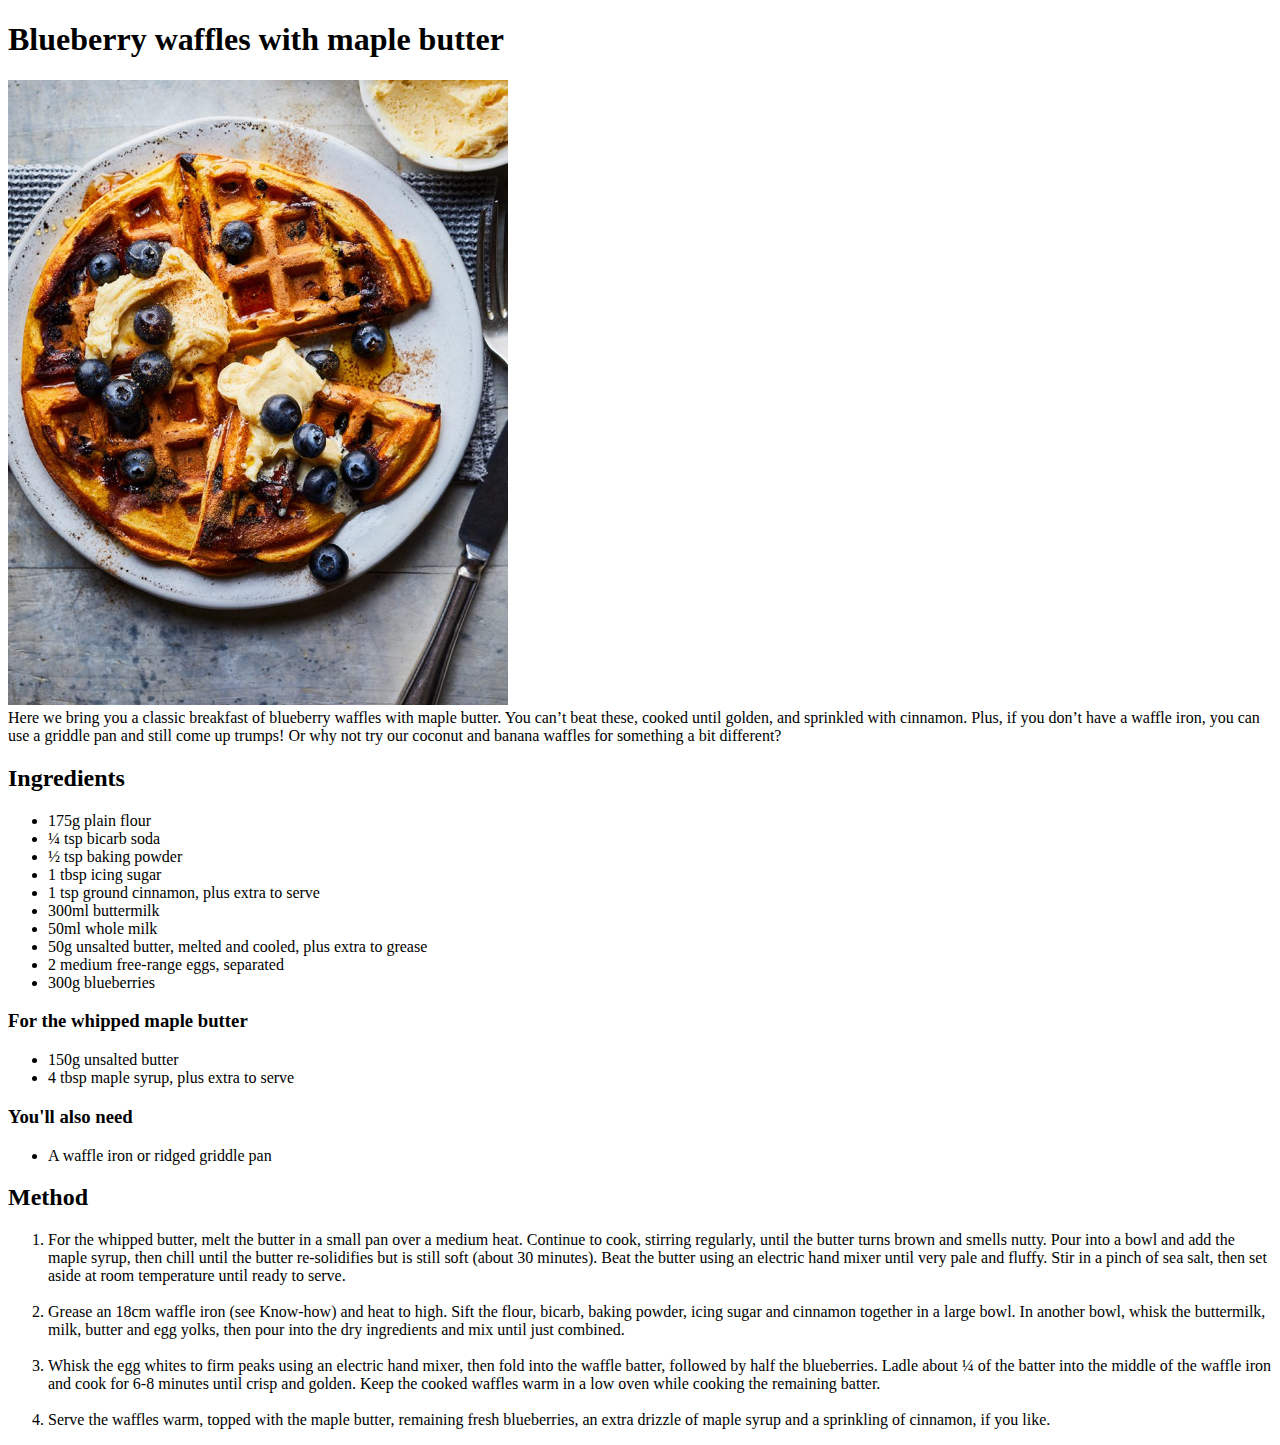
==== recipes/blueberry_waffles.html @ f835c87c "Pure HTML frame" ====
<!DOCTYPE html>
<html lang="en">
<head>
    <meta charset="UTF-8">
    <meta http-equiv="X-UA-Compatible" content="IE=edge">
    <meta name="viewport" content="width=device-width, initial-scale=1.0">
    <title>Blueberry waffles with maple butter</title>
</head>
<body>
    <h1>Blueberry waffles with maple butter</h1>
    <img src="../images/blueberry_waffles.jpg" width="500px" alt="Bluberry waffles">
        
    <figcaption>Here we bring you a classic breakfast of blueberry waffles with maple butter. You can’t beat these, cooked until golden, and sprinkled with cinnamon. Plus, if you don’t have a waffle iron, you can use a griddle pan and still come up trumps!
        Or why not try our coconut and banana waffles for something a bit different?</figcaption>
    
    <h2>Ingredients</h2>
        <ul>
            <li>175g plain flour</li>
            <li>¼ tsp bicarb soda</li>
            <li>½ tsp baking powder</li>
            <li>1 tbsp icing sugar</li>
            <li>1 tsp ground cinnamon, plus extra to serve</li>
            <li>300ml buttermilk</li>
            <li>50ml whole milk</li>
            <li>50g unsalted butter, melted and cooled, plus extra to grease</li>
            <li>2 medium free-range eggs, separated</li>
            <li>300g blueberries</li>
        </ul>
    <h3>For the whipped maple butter</h3>
        <ul>
            <li>150g unsalted butter</li>
            <li>4 tbsp maple syrup, plus extra to serve</li>
        </ul>
    <h3>You'll also need</h3>
        <ul><li>A waffle iron or ridged griddle pan</li></ul>

    <h2>Method</h2>

    <ol>
        <li>For the whipped butter, melt the butter in a small pan over a medium heat. Continue to cook, stirring regularly, until the butter turns brown and smells nutty. Pour into a bowl and add the maple syrup, then chill until the butter re-solidifies but is still soft (about 30 minutes). Beat the butter using an electric hand mixer until very pale and fluffy. Stir in a pinch of sea salt, then set aside at room temperature until ready to serve.</li>
        <br><li>Grease an 18cm waffle iron (see Know-how) and heat to high. Sift the flour, bicarb, baking powder, icing sugar and cinnamon together in a large bowl. In another bowl, whisk the buttermilk, milk, butter and egg yolks, then pour into the dry ingredients and mix until just combined.</li>
        <br><li>Whisk the egg whites to firm peaks using an electric hand mixer, then fold into the waffle batter, followed by half the blueberries. Ladle about ¼ of the batter into the middle of the waffle iron and cook for 6-8 minutes until crisp and golden. Keep the cooked waffles warm in a low oven while cooking the remaining batter.</li>
        <br><li>Serve the waffles warm, topped with the maple butter, remaining fresh blueberries, an extra drizzle of maple syrup and a sprinkling of cinnamon, if you like.</li>    
    </ol>
</body>
</html>
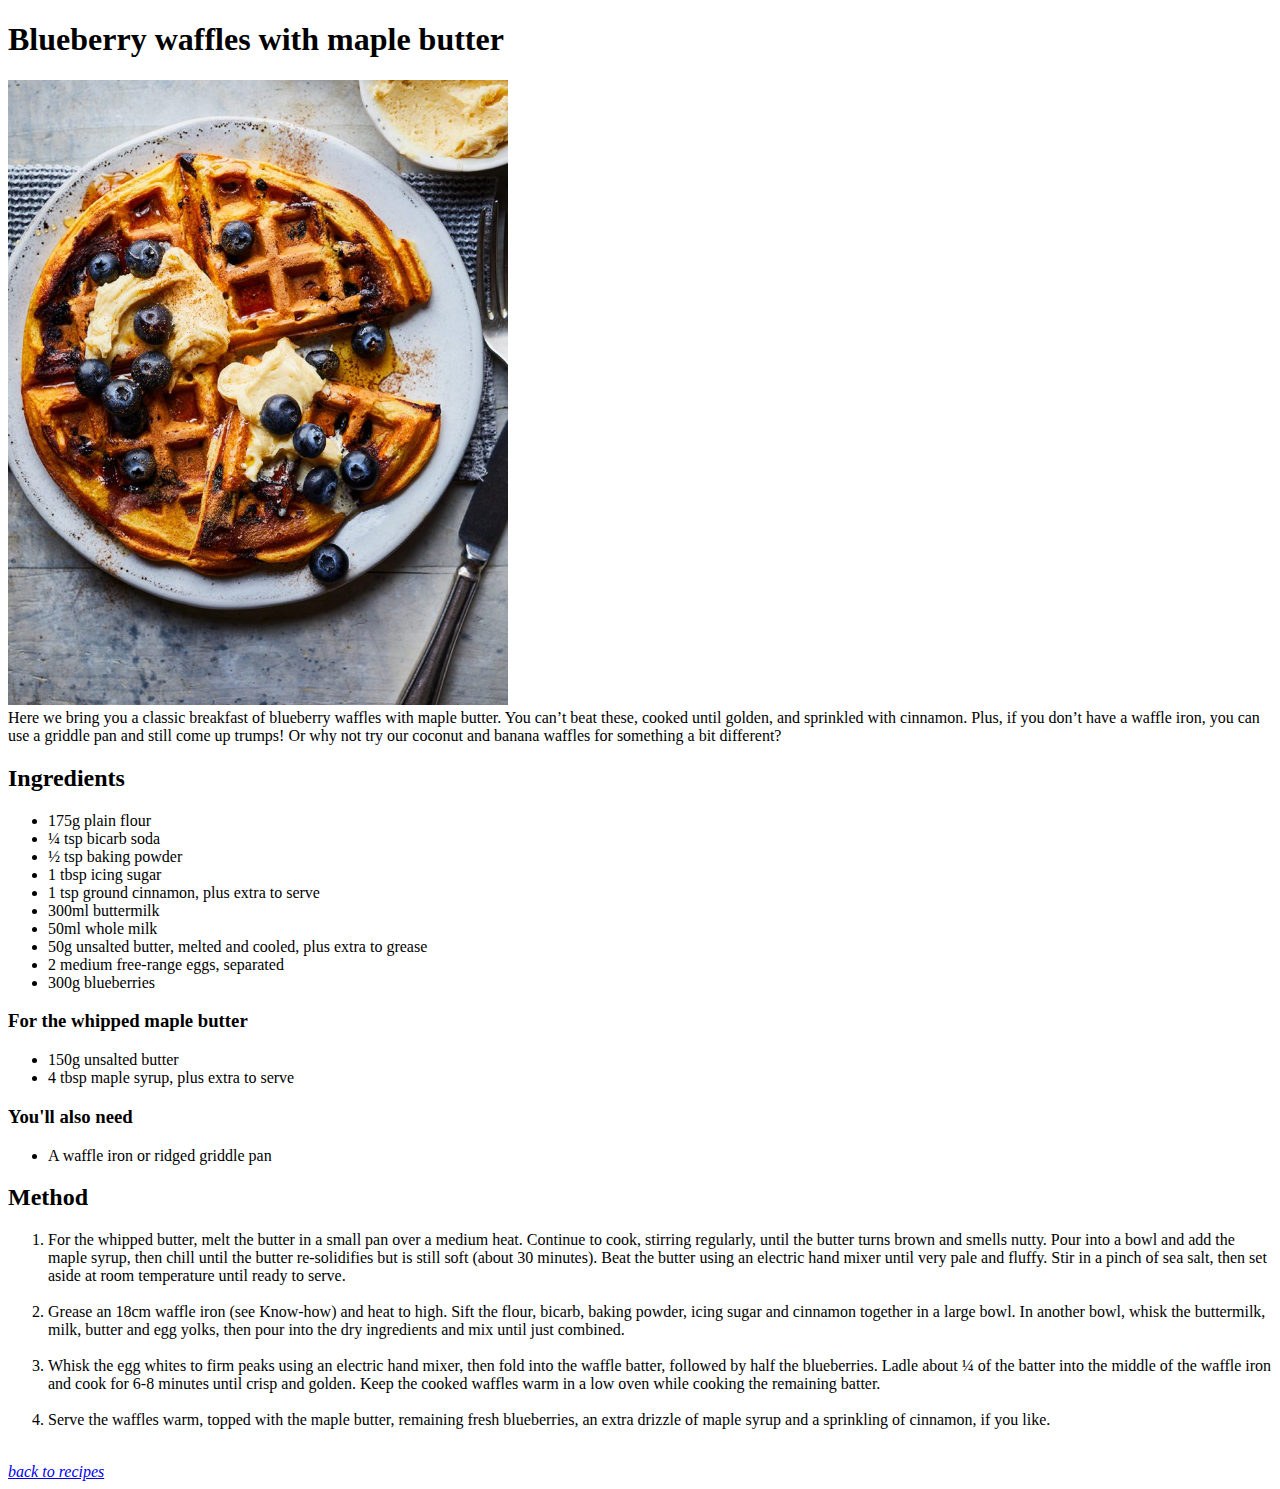
==== commit 7b137e6b: "Backward links added" ====
--- a/recipes/blueberry_waffles.html
+++ b/recipes/blueberry_waffles.html
@@ -42,5 +42,7 @@
         <br><li>Whisk the egg whites to firm peaks using an electric hand mixer, then fold into the waffle batter, followed by half the blueberries. Ladle about ¼ of the batter into the middle of the waffle iron and cook for 6-8 minutes until crisp and golden. Keep the cooked waffles warm in a low oven while cooking the remaining batter.</li>
         <br><li>Serve the waffles warm, topped with the maple butter, remaining fresh blueberries, an extra drizzle of maple syrup and a sprinkling of cinnamon, if you like.</li>    
     </ol>
+
+    <br><a href="../index.html"><em>back to recipes</em></a>
 </body>
 </html>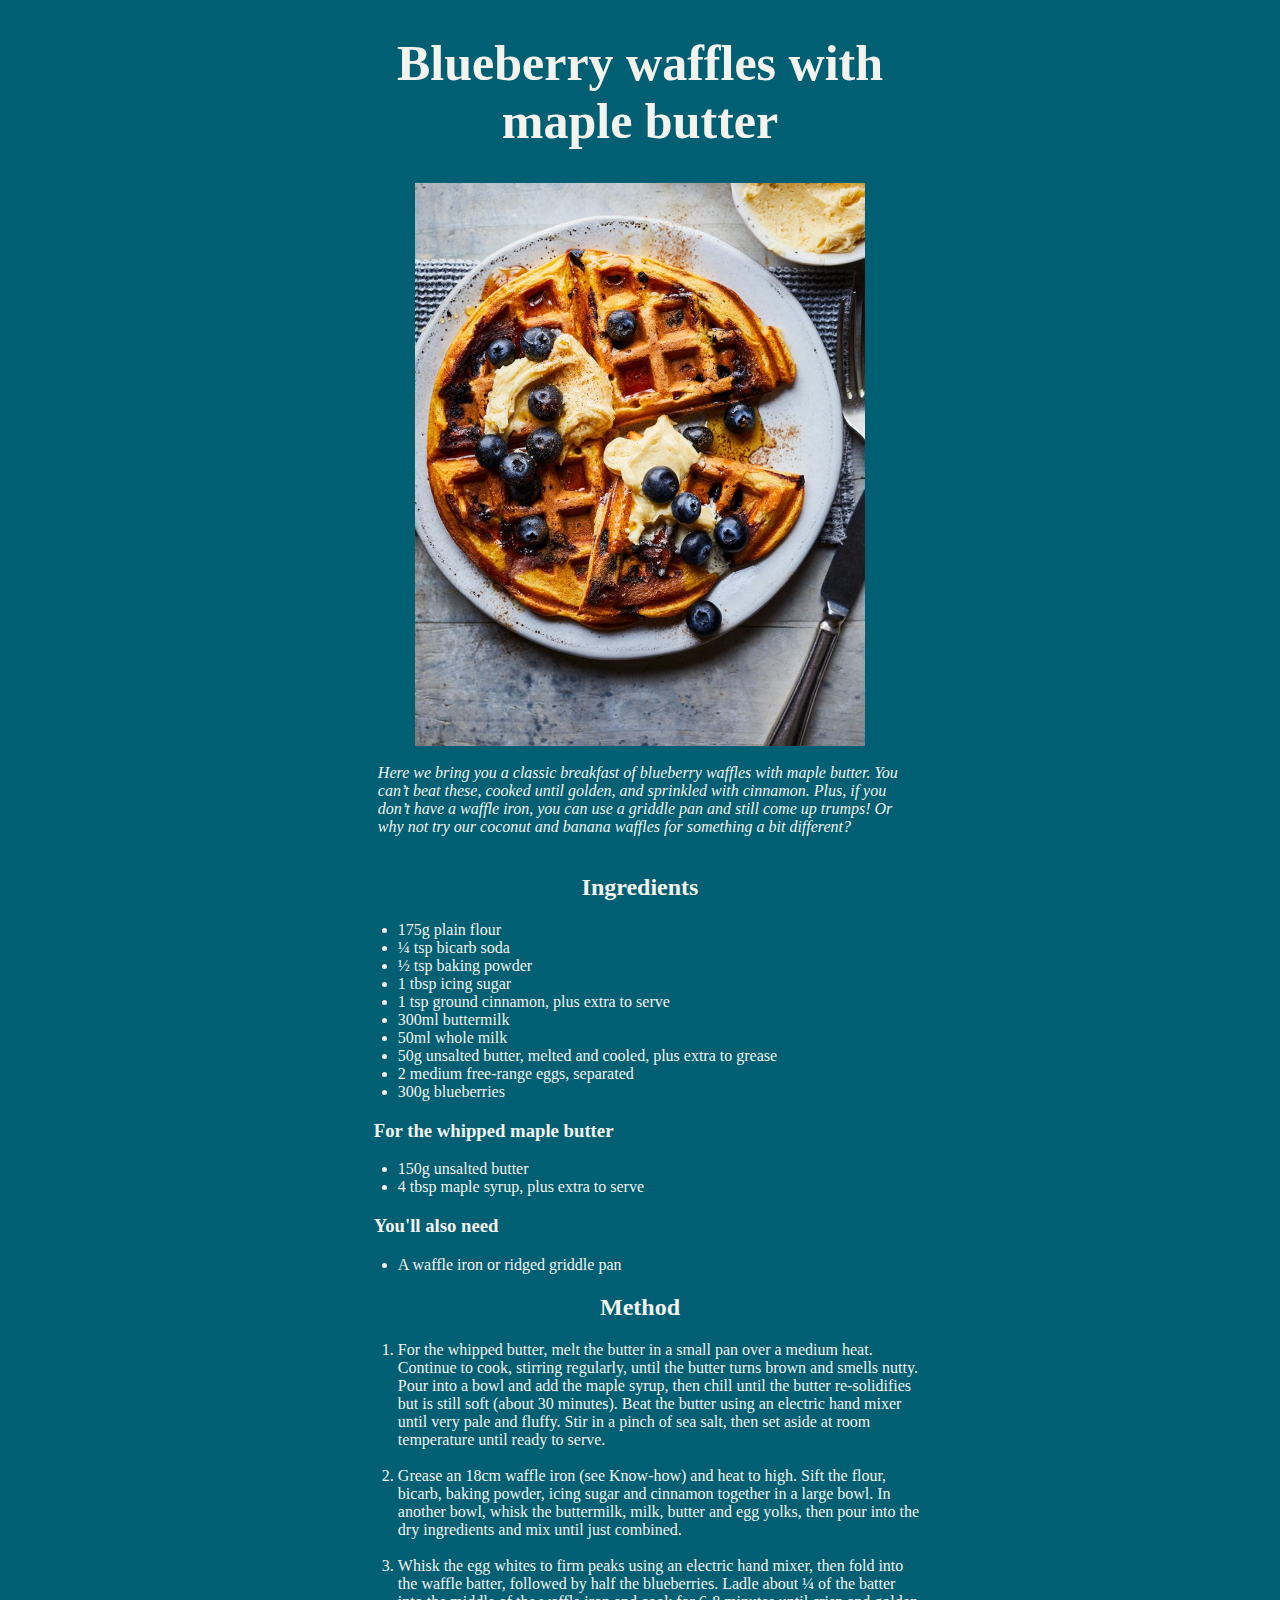
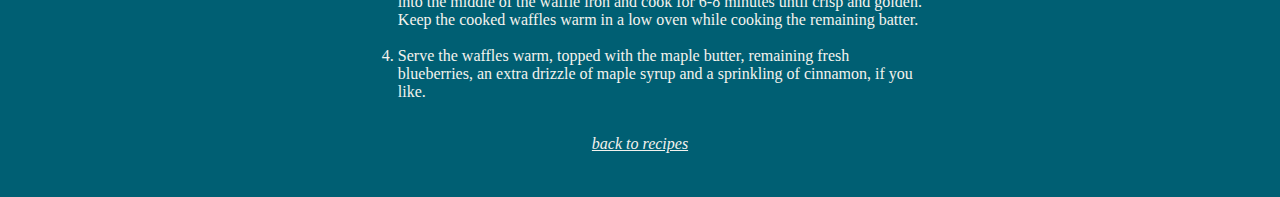
==== commit 0e643528: "Basic CSS added" ====
--- a/recipes/blueberry_waffles.html
+++ b/recipes/blueberry_waffles.html
@@ -5,15 +5,17 @@
     <meta http-equiv="X-UA-Compatible" content="IE=edge">
     <meta name="viewport" content="width=device-width, initial-scale=1.0">
     <title>Blueberry waffles with maple butter</title>
+    <link rel="stylesheet" href="../styles.css">
 </head>
 <body>
     <h1>Blueberry waffles with maple butter</h1>
-    <img src="../images/blueberry_waffles.jpg" width="500px" alt="Bluberry waffles">
-        
-    <figcaption>Here we bring you a classic breakfast of blueberry waffles with maple butter. You can’t beat these, cooked until golden, and sprinkled with cinnamon. Plus, if you don’t have a waffle iron, you can use a griddle pan and still come up trumps!
-        Or why not try our coconut and banana waffles for something a bit different?</figcaption>
+    <img src="../images/blueberry_waffles.jpg"  alt="Blueberry waffles">
+
+      
+    <br><div><em>Here we bring you a classic breakfast of blueberry waffles with maple butter. You can’t beat these, cooked until golden, and sprinkled with cinnamon. Plus, if you don’t have a waffle iron, you can use a griddle pan and still come up trumps!
+        Or why not try our coconut and banana waffles for something a bit different?</em></div>
     
-    <h2>Ingredients</h2>
+    <br><h2>Ingredients</h2>
         <ul>
             <li>175g plain flour</li>
             <li>¼ tsp bicarb soda</li>
@@ -43,6 +45,11 @@
         <br><li>Serve the waffles warm, topped with the maple butter, remaining fresh blueberries, an extra drizzle of maple syrup and a sprinkling of cinnamon, if you like.</li>    
     </ol>
 
-    <br><a href="../index.html"><em>back to recipes</em></a>
+    <section class="backward">
+    <br><a href="../index.html"><em>back to recipes</em></a><br>
+    <br>
+    <br>
+    </section>
+
 </body>
 </html>--- a/styles.css
+++ b/styles.css
@@ -0,0 +1,30 @@
+body {
+    font-family: Georgia, serif;
+    background-color: #005f73;
+               }
+
+h1, h2 {
+  text-align: center;
+  max-width: 65%;
+ }
+h3 { max-width: 65%;}
+h1 {
+    font-size: 50px;
+}
+div {
+    max-width: 64%;
+           }
+*, a {  width: 80%;
+margin-left: auto;
+margin-right: auto;
+color: #f4f3ee;
+}
+img {
+    max-width: 55%;
+    display: block;
+    margin-left: auto;
+    margin-right: auto;
+}
+.backward {
+    text-align: center;
+}
